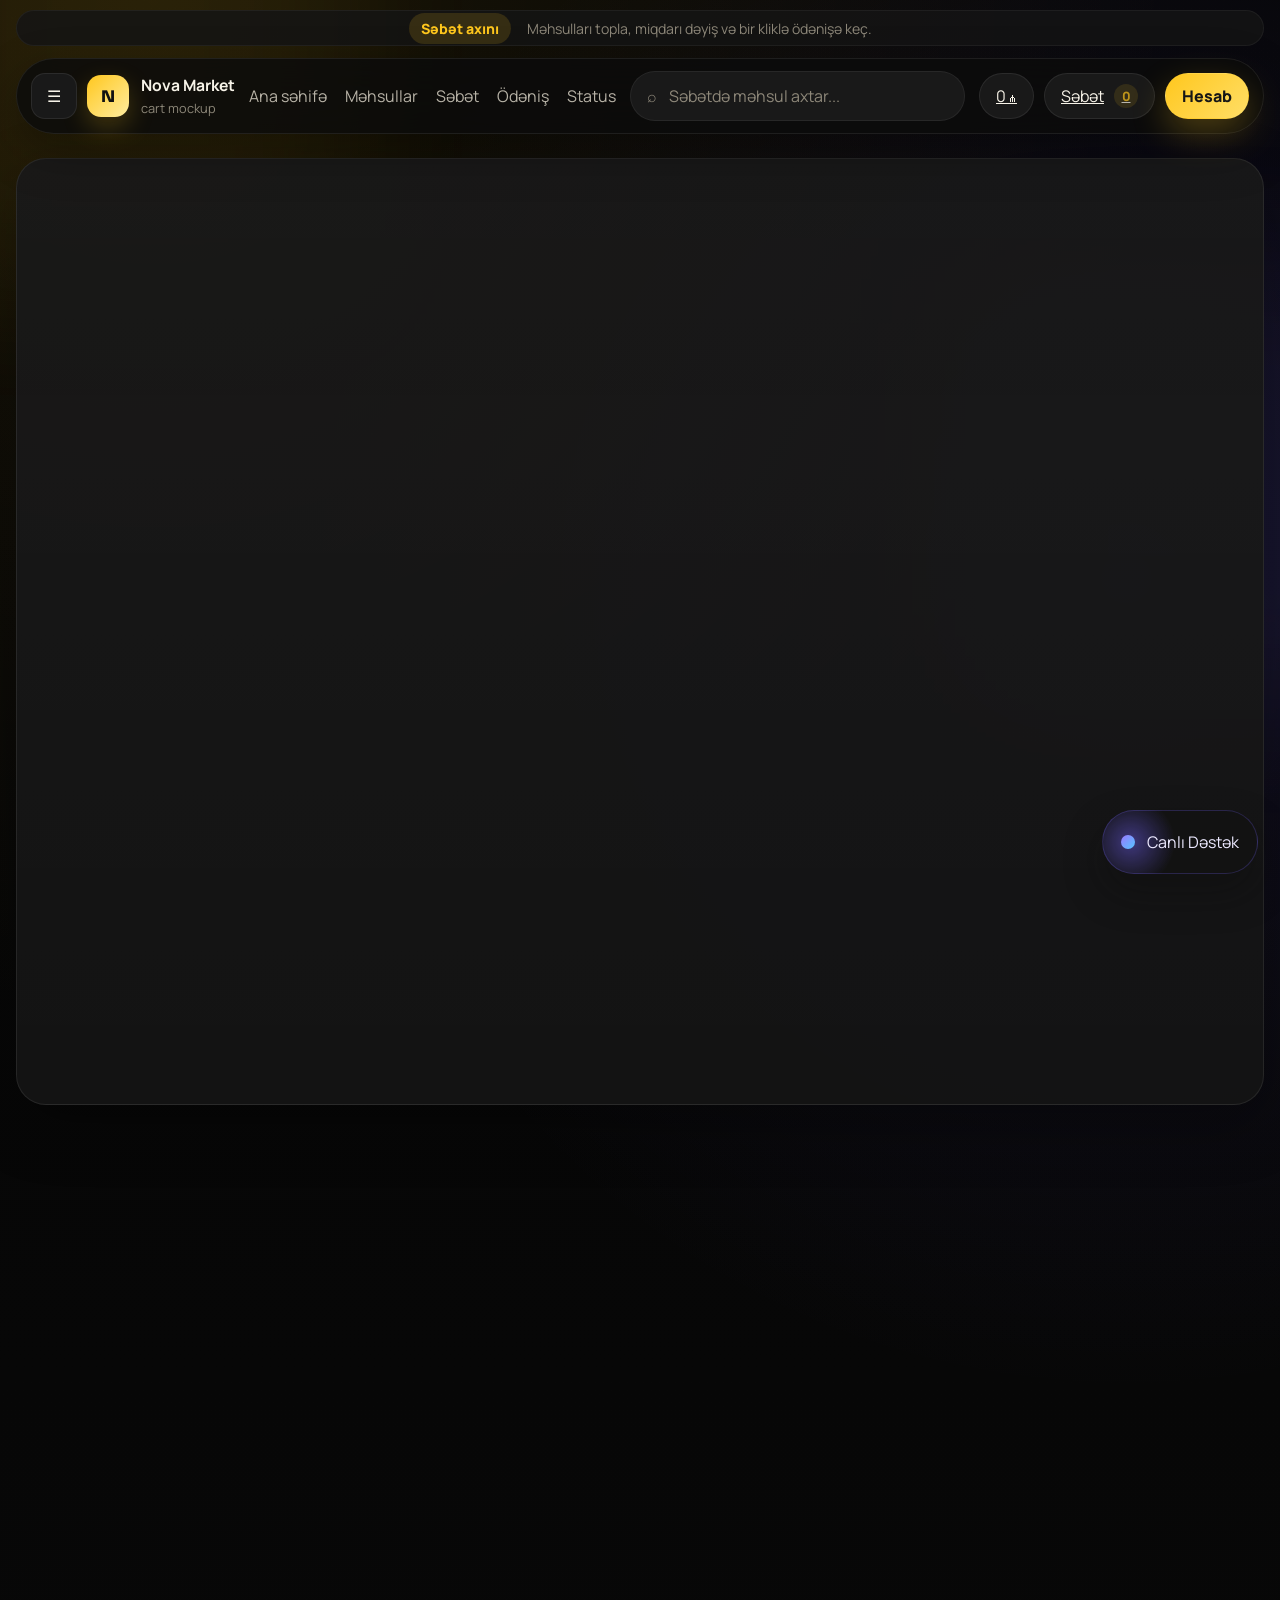
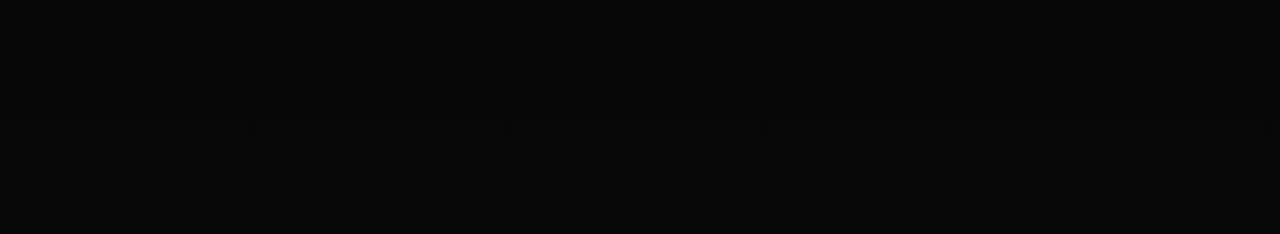
==== cart.html @ af991b3b "Add cart and payment flow pages" ====
<!DOCTYPE html>
<html lang="az">
  <head>
    <meta charset="UTF-8" />
    <meta name="viewport" content="width=device-width, initial-scale=1.0" />
    <meta name="description" content="Nova Market səbət səhifəsi mockup." />
    <title>Nova Market | Səbət</title>
    <link rel="preconnect" href="https://fonts.googleapis.com" />
    <link rel="preconnect" href="https://fonts.gstatic.com" crossorigin />
    <link
      href="https://fonts.googleapis.com/css2?family=Manrope:wght@500;600;700;800&family=Sora:wght@600;700;800&display=swap"
      rel="stylesheet"
    />
    <link rel="stylesheet" href="./styles.css" />
  </head>
  <body>
    <div class="page-glow glow-left" aria-hidden="true"></div>
    <div class="page-glow glow-right" aria-hidden="true"></div>
    <div class="page-noise" aria-hidden="true"></div>

    <div class="drawer-backdrop" data-drawer-close></div>
    <aside class="mobile-drawer" aria-hidden="true">
      <div class="drawer-top">
        <div class="brand">
          <span class="brand-box">N</span>
          <div>
            <strong>Nova Market</strong>
            <span>səbət axını</span>
          </div>
        </div>
        <button class="icon-button" type="button" data-drawer-close aria-label="Bağla">✕</button>
      </div>
      <label class="search-shell drawer-search">
        <span class="search-icon">⌕</span>
        <input type="search" placeholder="Məhsul axtar" />
      </label>
      <nav class="drawer-nav" aria-label="Mobil menyu">
        <a href="./index.html">Ana səhifə</a>
        <a href="./index.html#catalog">Məhsullar</a>
        <a href="./cart.html">Səbət</a>
        <a href="./payment.html">Ödəniş</a>
        <a href="./success.html">Status</a>
      </nav>
      <button class="support-prompt" type="button" data-ripple data-magnetic>
        <span class="support-orb"></span>
        Canlı dəstək
      </button>
    </aside>

    <div class="topbar">
      <div class="topbar-inner">
        <span class="topbar-pill">Səbət axını</span>
        <p>Məhsulları topla, miqdarı dəyiş və bir kliklə ödənişə keç.</p>
      </div>
    </div>

    <header class="site-header">
      <div class="header-row">
        <div class="header-left">
          <button class="icon-button menu-toggle" type="button" data-drawer-open aria-label="Menyu">
            ☰
          </button>
          <a class="brand" href="./index.html" aria-label="Nova Market ana səhifə">
            <span class="brand-box">N</span>
            <div>
              <strong>Nova Market</strong>
              <span>cart mockup</span>
            </div>
          </a>
        </div>

        <nav class="desktop-nav" aria-label="Əsas naviqasiya">
          <a href="./index.html">Ana səhifə</a>
          <a href="./index.html#catalog">Məhsullar</a>
          <a href="./cart.html">Səbət</a>
          <a href="./payment.html">Ödəniş</a>
          <a href="./success.html">Status</a>
        </nav>

        <label class="search-shell header-search">
          <span class="search-icon">⌕</span>
          <input type="search" placeholder="Səbətdə məhsul axtar..." />
        </label>

        <div class="header-actions">
          <a class="action-chip" href="./payment.html" data-ripple data-cart-total>0.00 ₼</a>
          <a class="action-chip cart-chip" href="./cart.html" data-ripple>
            Səbət
            <span class="count-badge" data-cart-count>0</span>
          </a>
          <button class="account-button" type="button" data-ripple data-magnetic>Hesab</button>
        </div>
      </div>
    </header>

    <main class="page-shell subpage-shell">
      <section class="section subpage-intro" data-reveal>
        <p class="eyebrow">Basket flow</p>
        <h1 class="subpage-title">Səbətdə olan məhsulları rahat idarə et.</h1>
        <p class="subpage-text">
          Burada istifadəçi məhsul sayını dəyişə, paketi silə və ödəniş səhifəsinə rahat keçə bilir.
        </p>
        <div class="subpage-pills">
          <span>Live total</span>
          <span>Qty controls</span>
          <span>Premium summary</span>
        </div>
      </section>

      <section class="section cart-layout">
        <article class="cart-panel glow-surface" data-reveal data-glow>
          <div class="panel-heading">
            <div>
              <p class="mini-kicker">Səbət</p>
              <h2>Məhsulların</h2>
            </div>
            <button class="secondary-button slim-button" type="button" id="clear-cart-button" data-ripple>
              Hamısını sil
            </button>
          </div>

          <div id="cart-empty-state" class="empty-state">
            <div class="empty-icon">◎</div>
            <h3>Səbət hazırda boşdur</h3>
            <p>Məhsul əlavə etdikdən sonra burada paketlər, miqdar və yekun qiymət görünəcək.</p>
            <a class="primary-button" href="./index.html#catalog" data-ripple data-magnetic>
              Məhsul seç
            </a>
          </div>

          <div id="cart-items" class="cart-items"></div>
        </article>

        <aside class="summary-panel glow-surface" data-reveal data-glow>
          <p class="mini-kicker">Summary</p>
          <h2>Yekun</h2>
          <div class="summary-rows">
            <div><span>Ara cəm</span><strong id="cart-subtotal">0.00 ₼</strong></div>
            <div><span>Xidmət haqqı</span><strong id="cart-service-fee">0.00 ₼</strong></div>
            <div><span>Endirim</span><strong id="cart-discount">0.00 ₼</strong></div>
          </div>
          <div class="summary-total">
            <span>Ümumi</span>
            <strong id="cart-total">0.00 ₼</strong>
          </div>

          <a class="buy-button full-width-button" href="./payment.html" data-ripple data-magnetic>
            Ödənişə keç
          </a>
          <a class="outline-button full-width-button" href="./index.html#catalog" data-ripple>
            Daha çox məhsul əlavə et
          </a>

          <div class="trust-list">
            <span>Ani cart update</span>
            <span>Təhlükəsiz mockup flow</span>
            <span>Mobilə uyğun görünüş</span>
          </div>
        </aside>
      </section>

      <section class="section quick-picks" data-reveal>
        <div class="section-bar section-bar-simple">
          <div class="section-title-pill">Tez əlavə et</div>
        </div>
        <div id="quick-picks-grid" class="quick-grid"></div>
      </section>
    </main>

    <footer class="site-footer">
      <div class="footer-grid">
        <div>
          <div class="brand">
            <span class="brand-box">N</span>
            <div>
              <strong>Nova Market</strong>
              <span>cart mockup</span>
            </div>
          </div>
          <p>Səbət görünüşü böyük store flow daxilində istifadə üçün hazırlanıb.</p>
        </div>
        <div>
          <h4>Flow</h4>
          <a href="./index.html">Ana səhifə</a>
          <a href="./payment.html">Ödəniş</a>
          <a href="./success.html">Status</a>
        </div>
      </div>
    </footer>

    <button class="floating-chat" type="button" data-ripple data-magnetic>
      <span class="support-orb"></span>
      <span>Canlı Dəstək</span>
    </button>

    <nav class="mobile-nav" aria-label="Mobil alt menyu">
      <a href="./index.html">Ana</a>
      <a href="./index.html#catalog">Məhsullar</a>
      <a href="./cart.html" class="active">Səbət</a>
      <a href="./payment.html">Ödəniş</a>
      <a href="./success.html">Status</a>
    </nav>

    <script type="module" src="./cart.js"></script>
  </body>
</html>
---- styles.css ----
:root {
  color-scheme: dark;
  --bg: #090909;
  --panel: rgba(18, 18, 18, 0.94);
  --panel-soft: rgba(28, 28, 28, 0.9);
  --line: rgba(255, 255, 255, 0.08);
  --text: #f7f3e8;
  --muted: #b7b2a6;
  --soft: #8d8779;
  --accent: #ffc71d;
  --accent-2: #ffde67;
  --accent-shadow: rgba(255, 199, 29, 0.26);
  --purple: #7565ff;
  --green: #46d39c;
  --container: min(1280px, calc(100vw - 32px));
  --ease: 280ms cubic-bezier(0.22, 0.8, 0.24, 1);
}

* {
  box-sizing: border-box;
}

html {
  scroll-behavior: smooth;
}

body {
  margin: 0;
  min-height: 100vh;
  font-family: "Manrope", sans-serif;
  color: var(--text);
  overflow-x: hidden;
  background:
    radial-gradient(circle at 12% 0%, rgba(255, 199, 29, 0.08), transparent 24%),
    radial-gradient(circle at 88% 14%, rgba(117, 101, 255, 0.11), transparent 22%),
    linear-gradient(180deg, #050505 0%, #0b0b0b 100%);
}

body.drawer-open {
  overflow: hidden;
}

body::before {
  content: "";
  position: fixed;
  inset: 0;
  background-image:
    linear-gradient(rgba(255, 255, 255, 0.018) 1px, transparent 1px),
    linear-gradient(90deg, rgba(255, 255, 255, 0.018) 1px, transparent 1px);
  background-size: 72px 72px;
  mask-image: linear-gradient(180deg, rgba(0, 0, 0, 0.24), transparent 85%);
  pointer-events: none;
  z-index: -2;
}

a,
button,
input,
textarea {
  font: inherit;
  -webkit-tap-highlight-color: transparent;
}

button {
  cursor: pointer;
}

input,
textarea {
  outline: none;
}

.page-glow,
.page-noise {
  position: fixed;
  pointer-events: none;
  z-index: -1;
}

.page-glow {
  width: 28rem;
  aspect-ratio: 1;
  filter: blur(72px);
  opacity: 0.42;
}

.glow-left {
  top: -10rem;
  left: -6rem;
  background: rgba(255, 199, 29, 0.18);
}

.glow-right {
  top: 16rem;
  right: -8rem;
  background: rgba(117, 101, 255, 0.18);
}

.page-noise {
  inset: 0;
  background-image:
    linear-gradient(rgba(255, 255, 255, 0.02), rgba(255, 255, 255, 0.02)),
    url("data:image/svg+xml,%3Csvg xmlns='http://www.w3.org/2000/svg' width='160' height='160' viewBox='0 0 160 160'%3E%3Cg fill='%23ffffff' fill-opacity='.035'%3E%3Ccircle cx='12' cy='18' r='1'/%3E%3Ccircle cx='52' cy='114' r='1'/%3E%3Ccircle cx='88' cy='42' r='1'/%3E%3Ccircle cx='136' cy='70' r='1'/%3E%3Ccircle cx='120' cy='136' r='1'/%3E%3C/g%3E%3C/svg%3E");
  mix-blend-mode: soft-light;
  opacity: 0.34;
}

.topbar,
.site-header,
.section,
.site-footer {
  width: var(--container);
  margin-inline: auto;
}

.topbar {
  padding-top: 10px;
}

.topbar-inner,
.header-row,
.search-shell,
.header-actions,
.category-track,
.banner-actions,
.signal-row,
.section-bar,
.section-filters,
.detail-actions,
.service-tags,
.review-head,
.footer-grid,
.drawer-top,
.drawer-nav,
.action-chip,
.support-prompt,
.floating-chat,
.mobile-nav {
  display: flex;
}

.topbar-inner {
  min-height: 36px;
  padding: 0 16px;
  align-items: center;
  justify-content: center;
  gap: 16px;
  border-radius: 999px;
  background: rgba(21, 21, 21, 0.84);
  border: 1px solid rgba(255, 255, 255, 0.05);
  color: var(--soft);
  font-size: 0.88rem;
}

.topbar-pill {
  padding: 6px 12px;
  border-radius: 999px;
  background: rgba(255, 199, 29, 0.14);
  color: var(--accent);
  font-weight: 800;
}

.topbar-inner p {
  margin: 0;
}

.site-header {
  position: sticky;
  top: 12px;
  z-index: 30;
  margin-top: 12px;
}

.header-row {
  align-items: center;
  gap: 14px;
  min-height: 74px;
  padding: 12px 14px;
  border-radius: 999px;
  border: 1px solid var(--line);
  background: rgba(12, 12, 12, 0.82);
  backdrop-filter: blur(20px);
  box-shadow: 0 18px 48px rgba(0, 0, 0, 0.28);
}

.header-left {
  display: flex;
  align-items: center;
  gap: 10px;
}

.brand {
  display: inline-flex;
  align-items: center;
  gap: 12px;
  color: var(--text);
  text-decoration: none;
}

.brand strong {
  display: block;
  font-size: 0.98rem;
}

.brand div span {
  color: var(--soft);
  font-size: 0.8rem;
}

.brand-box {
  width: 42px;
  height: 42px;
  display: grid;
  place-items: center;
  border-radius: 14px;
  background: linear-gradient(135deg, var(--accent), #ffed9f);
  color: #111;
  font-family: "Sora", sans-serif;
  font-weight: 800;
  box-shadow: 0 10px 26px rgba(255, 199, 29, 0.22);
}

.desktop-nav {
  display: flex;
  gap: 18px;
}

.desktop-nav a,
.drawer-nav a,
.site-footer a,
.mobile-nav a {
  color: var(--muted);
  text-decoration: none;
  transition: color var(--ease), transform var(--ease);
}

.desktop-nav a:hover,
.drawer-nav a:hover,
.site-footer a:hover,
.mobile-nav a:hover {
  color: var(--text);
}

.search-shell {
  flex: 1;
  align-items: center;
  gap: 10px;
  min-height: 50px;
  padding: 0 16px;
  border-radius: 999px;
  border: 1px solid rgba(255, 255, 255, 0.06);
  background: rgba(28, 28, 28, 0.92);
  transition: border-color var(--ease), box-shadow var(--ease);
}

.search-shell:focus-within {
  border-color: rgba(255, 199, 29, 0.36);
  box-shadow: 0 0 0 5px rgba(255, 199, 29, 0.08);
}

.search-shell input {
  width: 100%;
  border: 0;
  color: var(--text);
  background: transparent;
}

.search-shell input::placeholder,
.search-icon {
  color: var(--soft);
}

.header-actions {
  align-items: center;
  gap: 10px;
}

.action-chip,
.account-button,
.icon-button,
.category-pill,
.filter-chip,
.primary-button,
.secondary-button,
.outline-button,
.buy-button,
.support-button,
.support-prompt,
.mobile-nav a,
.product-card,
.option-pill {
  position: relative;
  overflow: hidden;
  isolation: isolate;
  will-change: transform;
  transition:
    transform var(--ease),
    background-color var(--ease),
    border-color var(--ease),
    box-shadow var(--ease),
    color var(--ease);
}

.action-chip,
.account-button,
.icon-button,
.category-pill,
.filter-chip,
.secondary-button,
.outline-button,
.support-button,
.mobile-nav a {
  border: 1px solid rgba(255, 255, 255, 0.08);
  background: rgba(28, 28, 28, 0.88);
  color: var(--text);
}

.action-chip,
.account-button {
  align-items: center;
  justify-content: center;
  min-height: 46px;
  padding: 0 16px;
  border-radius: 999px;
}

.icon-button {
  width: 46px;
  height: 46px;
  display: grid;
  place-items: center;
  border-radius: 14px;
}

.account-button,
.buy-button,
.primary-button {
  background: linear-gradient(135deg, var(--accent), var(--accent-2));
  color: #161616;
  font-weight: 800;
  border-color: transparent;
  box-shadow: 0 14px 34px var(--accent-shadow);
}

.action-chip:hover,
.secondary-button:hover,
.outline-button:hover,
.support-button:hover,
.category-pill:hover,
.filter-chip:hover,
.icon-button:hover {
  background: rgba(36, 36, 36, 0.95);
  border-color: rgba(255, 255, 255, 0.14);
}

.account-button:hover,
.buy-button:hover,
.primary-button:hover {
  box-shadow: 0 18px 40px rgba(255, 199, 29, 0.3);
}

.action-chip:active,
.account-button:active,
.icon-button:active,
.category-pill:active,
.filter-chip:active,
.primary-button:active,
.secondary-button:active,
.outline-button:active,
.buy-button:active,
.support-button:active,
.product-card:active,
.support-prompt:active,
.mobile-nav a:active {
  transform: scale(0.97);
}

.page-shell {
  padding: 24px 0 120px;
}

.section {
  content-visibility: auto;
}

.category-strip {
  margin-bottom: 18px;
}

.category-track {
  gap: 10px;
  overflow-x: auto;
  padding: 4px 2px 10px;
  scrollbar-width: none;
}

.category-track::-webkit-scrollbar,
.section-filters::-webkit-scrollbar {
  display: none;
}

.category-pill {
  flex: 0 0 auto;
  align-items: center;
  gap: 10px;
  min-height: 50px;
  padding: 0 18px;
  border-radius: 999px;
}

.category-pill.active,
.filter-chip.active {
  background: rgba(255, 199, 29, 0.14);
  border-color: rgba(255, 199, 29, 0.26);
  color: var(--accent);
}

.dot {
  width: 10px;
  height: 10px;
  border-radius: 50%;
}

.dot-hot { background: var(--accent); }
.dot-ai { background: #4cd9c5; }
.dot-media { background: #ff5656; }
.dot-social { background: #ff4fd8; }
.dot-fast { background: #46d39c; }

.hero-grid,
.detail-layout,
.service-layout,
.reviews-layout {
  display: grid;
  gap: 18px;
}

.hero-grid {
  grid-template-columns: minmax(0, 1.5fr) minmax(280px, 0.75fr);
}

.campaign-banner,
.info-card,
.support-card,
.detail-card,
.mini-panel,
.service-panel,
.review-card,
.review-form,
.footer-grid {
  border: 1px solid var(--line);
  background:
    linear-gradient(180deg, rgba(255, 255, 255, 0.035), rgba(255, 255, 255, 0.01)),
    var(--panel);
  box-shadow: 0 20px 60px rgba(0, 0, 0, 0.28);
}

.glow-surface,
.product-card {
  position: relative;
}

.glow-surface::before,
.product-card::before {
  content: "";
  position: absolute;
  inset: 0;
  border-radius: inherit;
  background: radial-gradient(circle at var(--glow-x, 50%) var(--glow-y, 50%), rgba(255, 199, 29, 0.16), transparent 34%);
  opacity: 0;
  transition: opacity var(--ease);
  pointer-events: none;
}

.glow-surface.is-glow::before,
.product-card.is-glow::before,
.glow-surface:hover::before,
.product-card:hover::before {
  opacity: 1;
}

.campaign-banner {
  min-height: 430px;
  padding: clamp(28px, 4vw, 42px);
  border-radius: 32px;
  display: grid;
  grid-template-columns: minmax(0, 1.05fr) minmax(240px, 0.7fr);
  gap: 20px;
  overflow: hidden;
}

.campaign-banner::after {
  content: "";
  position: absolute;
  inset: auto auto -40px -20px;
  width: 58%;
  height: 42%;
  background: radial-gradient(circle, rgba(255, 199, 29, 0.22), transparent 60%);
  filter: blur(20px);
  pointer-events: none;
}

.eyebrow,
.mini-kicker,
.panel-label,
.status-chip {
  letter-spacing: 0.12em;
  text-transform: uppercase;
  font-size: 0.75rem;
  font-weight: 800;
}

.eyebrow,
.mini-kicker,
.panel-label {
  color: var(--accent);
}

.campaign-banner h1,
.info-card h2,
.service-panel h2,
.detail-card h2 {
  margin: 0;
  font-family: "Sora", sans-serif;
  line-height: 1.02;
  letter-spacing: -0.04em;
}

.campaign-banner h1 {
  max-width: 11ch;
  font-size: clamp(2.4rem, 5vw, 4.7rem);
}

.banner-text,
.info-card p,
.support-card p,
.detail-description,
.service-panel p,
.review-card p,
.review-form p,
.site-footer p {
  color: var(--muted);
  line-height: 1.7;
}

.banner-text {
  max-width: 55ch;
  margin: 18px 0 0;
}

.banner-actions,
.signal-row,
.service-tags,
.detail-actions {
  gap: 12px;
  flex-wrap: wrap;
}

.banner-actions {
  margin-top: 26px;
}

.signal-row {
  margin-top: 22px;
}

.signal-row span,
.service-tags span {
  padding: 10px 14px;
  border-radius: 999px;
  background: rgba(255, 255, 255, 0.05);
  border: 1px solid rgba(255, 255, 255, 0.05);
  color: var(--muted);
}

.primary-button,
.secondary-button,
.outline-button,
.buy-button,
.support-button,
.support-prompt {
  display: inline-flex;
  align-items: center;
  justify-content: center;
  min-height: 56px;
  padding: 0 22px;
  border-radius: 999px;
  text-decoration: none;
}

.outline-button,
.support-button {
  background: transparent;
}

.banner-stack {
  position: relative;
  min-height: 320px;
}

.floating-panel {
  position: absolute;
  padding: 18px;
  border-radius: 24px;
  border: 1px solid rgba(255, 255, 255, 0.08);
  background:
    linear-gradient(180deg, rgba(255, 255, 255, 0.06), rgba(255, 255, 255, 0.02)),
    rgba(28, 28, 28, 0.88);
  backdrop-filter: blur(18px);
  box-shadow: 0 16px 38px rgba(0, 0, 0, 0.22);
}

.floating-panel strong,
.product-meta h3,
.mini-panel h3,
.review-form h3,
.site-footer h4 {
  display: block;
  margin: 0;
}

.floating-panel strong {
  margin-top: 8px;
  font-size: 1.1rem;
}

.floating-panel em {
  display: block;
  margin-top: 6px;
  color: var(--soft);
  font-style: normal;
}

.panel-wide {
  top: 5%;
  left: 0;
  width: 78%;
  animation: drift 6s ease-in-out infinite;
}

.panel-tall {
  top: 34%;
  right: 0;
  width: 64%;
  min-height: 180px;
  animation: drift 7s ease-in-out infinite reverse;
}

.panel-square {
  bottom: 3%;
  left: 12%;
  width: 52%;
  animation: drift 5.2s ease-in-out infinite;
}

.hero-side,
.detail-side {
  display: grid;
  gap: 18px;
}

.info-card,
.support-card,
.mini-panel,
.service-panel,
.review-card,
.review-form {
  padding: 24px;
  border-radius: 28px;
}

.support-badge {
  width: fit-content;
  display: inline-flex;
  align-items: center;
  gap: 10px;
  padding: 10px 14px;
  border-radius: 999px;
  background: rgba(117, 101, 255, 0.12);
  color: #d8d2ff;
}

.support-orb {
  width: 14px;
  height: 14px;
  border-radius: 50%;
  background: linear-gradient(135deg, #9b79ff, #55c5ff);
  box-shadow: 0 0 0 0 rgba(117, 101, 255, 0.5);
  animation: pulse 1.9s infinite;
}

.catalog,
.detail-layout,
.service-layout,
.reviews {
  margin-top: 22px;
}

.section-bar {
  align-items: center;
  justify-content: space-between;
  gap: 16px;
  margin-bottom: 16px;
}

.section-title-pill {
  min-height: 52px;
  padding: 0 18px;
  display: inline-flex;
  align-items: center;
  border-radius: 18px;
  background: linear-gradient(135deg, var(--accent), var(--accent-2));
  color: #161616;
  font-weight: 800;
}

.section-filters {
  gap: 10px;
  flex-wrap: wrap;
}

.filter-chip {
  min-height: 44px;
  padding: 0 14px;
  border-radius: 999px;
}

.product-grid {
  display: grid;
  grid-template-columns: repeat(4, minmax(0, 1fr));
  gap: 16px;
}

.product-card {
  padding: 10px;
  border: 1px solid var(--line);
  border-radius: 24px;
  background:
    linear-gradient(180deg, rgba(255, 255, 255, 0.05), rgba(255, 255, 255, 0.015)),
    var(--panel);
  text-align: left;
  color: inherit;
  box-shadow: 0 16px 40px rgba(0, 0, 0, 0.18);
}

.product-card:hover,
.product-card.active {
  transform: translateY(-6px);
  border-color: rgba(255, 199, 29, 0.22);
  box-shadow: 0 22px 46px rgba(0, 0, 0, 0.24);
}

.product-art,
.detail-art,
.mini-art {
  display: grid;
  place-items: center;
  color: #fff;
  font-family: "Sora", sans-serif;
  font-weight: 800;
}

.product-art {
  height: 180px;
  border-radius: 18px;
  font-size: clamp(2rem, 4vw, 3rem);
}

.product-meta {
  padding: 16px 8px 8px;
}

.product-meta p {
  margin: 8px 0 0;
  color: var(--soft);
  line-height: 1.55;
  font-size: 0.92rem;
}

.price-line {
  margin-top: 14px;
  display: flex;
  align-items: center;
  justify-content: space-between;
}

.price-line strong {
  font-size: 1.12rem;
}

.price-line span {
  color: var(--accent);
  font-weight: 700;
}

.art-chatgpt { background: linear-gradient(135deg, #1db7a6, #6ce0d5); }
.art-youtube { background: linear-gradient(135deg, #ff1717, #ff5959); }
.art-capcut { background: linear-gradient(135deg, #101010, #333333); }
.art-canva { background: linear-gradient(135deg, #5f6dff, #8bc9ff); }
.art-netflix { background: linear-gradient(135deg, #181818, #511616); }
.art-instagram { background: linear-gradient(135deg, #5a52ff, #ff5bd7); }
.art-account { background: linear-gradient(135deg, #232323, #454545); }
.art-spotify { background: linear-gradient(135deg, #1bd760, #6cff8d); color: #112415; }

.detail-layout {
  grid-template-columns: minmax(0, 1.1fr) minmax(300px, 0.65fr);
}

.detail-card {
  padding: 28px;
  border-radius: 30px;
}

.detail-head {
  display: grid;
  grid-template-columns: minmax(0, 1fr) 220px;
  gap: 18px;
  align-items: start;
}

.detail-art {
  min-height: 220px;
  border-radius: 24px;
  font-size: 3rem;
}

.status-chip {
  display: inline-flex;
  align-items: center;
  min-height: 32px;
  padding: 0 12px;
  border-radius: 999px;
  background: rgba(70, 211, 156, 0.14);
  color: var(--green);
}

.detail-card h2 {
  margin-top: 14px;
  font-size: clamp(1.8rem, 3vw, 3rem);
}

.detail-card p {
  margin: 10px 0 0;
}

.detail-body {
  display: grid;
  gap: 18px;
  margin-top: 22px;
}

.detail-price-box {
  display: flex;
  align-items: end;
  gap: 12px;
  flex-wrap: wrap;
}

.detail-price-box strong {
  font-size: clamp(2rem, 3vw, 3rem);
  line-height: 1;
}

.old-price {
  color: var(--soft);
  text-decoration: line-through;
}

.detail-price-box small,
.mini-product small {
  color: var(--accent);
  font-weight: 800;
}

.option-list {
  display: grid;
  gap: 10px;
}

.option-pill {
  min-height: 58px;
  padding: 0 18px;
  border-radius: 18px;
  border: 1px solid var(--line);
  background: rgba(30, 30, 30, 0.84);
  display: flex;
  align-items: center;
  justify-content: space-between;
  color: var(--text);
  text-align: left;
}

.option-pill.active {
  border-color: rgba(255, 199, 29, 0.28);
  background: rgba(255, 199, 29, 0.08);
}

.option-pill span:last-child {
  color: var(--accent);
  font-weight: 800;
}

.detail-actions > * {
  flex: 1;
}

.advantage-list {
  margin: 18px 0 0;
  padding-left: 18px;
  color: var(--muted);
  line-height: 1.8;
}

.mini-grid {
  margin-top: 18px;
  display: grid;
  grid-template-columns: repeat(2, minmax(0, 1fr));
  gap: 12px;
}

.mini-product {
  padding: 12px;
  border-radius: 20px;
  background: rgba(255, 255, 255, 0.04);
  border: 1px solid rgba(255, 255, 255, 0.06);
}

.mini-art {
  height: 74px;
  border-radius: 16px;
  font-size: 1.25rem;
  margin-bottom: 10px;
}

.mini-product strong,
.mini-product small {
  display: block;
}

.service-layout {
  grid-template-columns: repeat(2, minmax(0, 1fr));
}

.service-panel h2 {
  font-size: clamp(1.8rem, 3vw, 2.6rem);
  max-width: 14ch;
}

.section-bar-simple {
  justify-content: flex-start;
}

.reviews-layout {
  grid-template-columns: minmax(0, 1.1fr) minmax(320px, 0.7fr);
}

.review-cards {
  display: grid;
  grid-template-columns: repeat(3, minmax(0, 1fr));
  gap: 16px;
}

.review-head {
  align-items: center;
  justify-content: space-between;
  gap: 10px;
}

.review-head span {
  color: var(--accent);
}

.review-form label {
  display: grid;
  gap: 10px;
  margin-top: 18px;
}

.review-form textarea {
  width: 100%;
  padding: 16px;
  border-radius: 18px;
  border: 1px solid var(--line);
  background: rgba(32, 32, 32, 0.92);
  color: var(--text);
  resize: vertical;
}

.site-footer {
  padding: 28px 0 120px;
}

.footer-grid {
  align-items: start;
  justify-content: space-between;
  gap: 24px;
  padding: 28px;
  border-radius: 30px;
}

.footer-grid > div {
  display: grid;
  gap: 10px;
}

.floating-chat {
  position: fixed;
  right: 22px;
  bottom: 26px;
  z-index: 40;
  gap: 12px;
  align-items: center;
  min-height: 64px;
  padding: 0 18px;
  border-radius: 999px;
  border: 1px solid rgba(117, 101, 255, 0.24);
  background:
    radial-gradient(circle at 18% 50%, rgba(117, 101, 255, 0.45), transparent 34%),
    rgba(18, 18, 18, 0.9);
  color: #ece9ff;
  box-shadow: 0 18px 38px rgba(11, 11, 11, 0.34);
}

.mobile-nav {
  position: fixed;
  left: 50%;
  bottom: 18px;
  z-index: 35;
  display: none;
  width: min(calc(100vw - 20px), 540px);
  transform: translateX(-50%);
  align-items: center;
  justify-content: space-between;
  gap: 10px;
  padding: 10px 12px;
  border-radius: 999px;
  border: 1px solid var(--line);
  background: rgba(12, 12, 12, 0.9);
  backdrop-filter: blur(18px);
  box-shadow: 0 16px 36px rgba(0, 0, 0, 0.28);
}

.mobile-nav a {
  flex: 1;
  align-items: center;
  justify-content: center;
  min-height: 48px;
  display: inline-flex;
  border-radius: 999px;
}

.mobile-nav a.active {
  background: rgba(255, 199, 29, 0.14);
  color: var(--accent);
}

.mobile-drawer,
.drawer-backdrop {
  position: fixed;
  inset: 0;
  opacity: 0;
  pointer-events: none;
  transition: opacity var(--ease);
}

.drawer-backdrop {
  z-index: 45;
  background: rgba(0, 0, 0, 0.54);
  backdrop-filter: blur(10px);
}

.mobile-drawer {
  top: auto;
  left: 10px;
  right: 10px;
  bottom: 10px;
  z-index: 46;
  inset: auto 10px 10px 10px;
  padding: 18px;
  border-radius: 28px;
  border: 1px solid var(--line);
  background: rgba(14, 14, 14, 0.96);
  transform: translateY(30px) scale(0.98);
  transition: transform var(--ease), opacity var(--ease);
}

.mobile-drawer.is-open,
.drawer-backdrop.is-open {
  opacity: 1;
  pointer-events: auto;
}

.mobile-drawer.is-open {
  transform: translateY(0) scale(1);
}

.drawer-top {
  align-items: center;
  justify-content: space-between;
}

.drawer-search {
  margin-top: 18px;
}

.drawer-nav {
  margin-top: 22px;
  flex-direction: column;
  gap: 18px;
}

.support-prompt {
  gap: 12px;
  width: 100%;
  margin-top: 26px;
  justify-content: center;
  border: 1px solid rgba(117, 101, 255, 0.24);
  background: rgba(117, 101, 255, 0.1);
  color: #ece9ff;
}

.cart-chip {
  gap: 10px;
}

.count-badge {
  min-width: 24px;
  height: 24px;
  padding: 0 7px;
  display: inline-flex;
  align-items: center;
  justify-content: center;
  border-radius: 999px;
  background: rgba(255, 199, 29, 0.16);
  color: var(--accent);
  font-size: 0.8rem;
  font-weight: 800;
}

.count-badge.is-empty {
  opacity: 0.72;
}

.subpage-shell {
  display: grid;
  gap: 22px;
}

.subpage-intro,
.success-card,
.cart-panel,
.summary-panel,
.payment-form {
  border: 1px solid var(--line);
  background:
    linear-gradient(180deg, rgba(255, 255, 255, 0.035), rgba(255, 255, 255, 0.01)),
    var(--panel);
  box-shadow: 0 20px 60px rgba(0, 0, 0, 0.28);
}

.subpage-intro,
.success-card {
  padding: 32px;
  border-radius: 30px;
}

.subpage-title {
  margin: 0;
  font-family: "Sora", sans-serif;
  font-size: clamp(2.2rem, 4vw, 4rem);
  line-height: 1.02;
  letter-spacing: -0.04em;
}

.subpage-text {
  margin: 16px 0 0;
  max-width: 68ch;
  color: var(--muted);
  line-height: 1.7;
}

.subpage-pills,
.trust-list,
.success-chip-list,
.activation-pills {
  display: flex;
  gap: 10px;
  flex-wrap: wrap;
}

.subpage-pills {
  margin-top: 20px;
}

.subpage-pills span,
.trust-list span,
.success-chip-list span,
.activation-pills span {
  padding: 10px 14px;
  border-radius: 999px;
  background: rgba(255, 255, 255, 0.05);
  border: 1px solid rgba(255, 255, 255, 0.05);
  color: var(--muted);
}

.cart-layout,
.payment-layout,
.success-layout {
  display: grid;
  gap: 18px;
}

.cart-layout,
.payment-layout,
.success-layout {
  grid-template-columns: minmax(0, 1.08fr) minmax(320px, 0.72fr);
}

.cart-panel,
.summary-panel,
.payment-form {
  padding: 28px;
  border-radius: 30px;
}

.panel-heading,
.method-heading {
  display: flex;
  align-items: center;
  justify-content: space-between;
  gap: 16px;
}

.panel-heading h2,
.summary-panel h2,
.payment-form h2 {
  margin: 6px 0 0;
  font-family: "Sora", sans-serif;
  font-size: clamp(1.7rem, 3vw, 2.6rem);
  line-height: 1.06;
  letter-spacing: -0.04em;
}

.slim-button {
  min-height: 44px;
  padding-inline: 16px;
}

.empty-state,
.empty-inline-state {
  display: grid;
  gap: 14px;
  justify-items: start;
  padding: 24px 0 6px;
}

.empty-state[hidden] {
  display: none;
}

.empty-state h3,
.empty-inline-state strong {
  margin: 0;
  font-size: 1.2rem;
}

.empty-state p,
.empty-inline-state p {
  margin: 0;
  color: var(--muted);
  line-height: 1.7;
}

.empty-icon,
.success-icon {
  width: 72px;
  height: 72px;
  display: grid;
  place-items: center;
  border-radius: 24px;
  background: rgba(255, 199, 29, 0.14);
  color: var(--accent);
  font-size: 2rem;
  font-weight: 800;
}

.cart-items,
.payment-items {
  display: grid;
  gap: 14px;
}

.cart-item-row,
.payment-line {
  display: grid;
  gap: 14px;
  padding: 16px;
  border-radius: 24px;
  border: 1px solid rgba(255, 255, 255, 0.06);
  background: rgba(255, 255, 255, 0.03);
}

.cart-item-row {
  grid-template-columns: 92px minmax(0, 1fr) auto auto;
  align-items: center;
}

.cart-item-art,
.quick-card-art {
  height: 88px;
  border-radius: 18px;
  display: grid;
  place-items: center;
  color: #fff;
  font-family: "Sora", sans-serif;
  font-size: 1.6rem;
  font-weight: 800;
}

.cart-item-copy strong,
.quick-card-copy strong,
.payment-line-copy strong {
  display: block;
}

.cart-item-copy p,
.payment-line-copy span,
.quick-card-copy span,
.method-card span,
.line-link,
.method-note {
  color: var(--muted);
}

.cart-item-copy p {
  margin: 6px 0 2px;
}

.cart-item-copy small {
  color: var(--soft);
}

.qty-stepper {
  display: inline-flex;
  align-items: center;
  gap: 10px;
  padding: 8px 10px;
  border-radius: 999px;
  border: 1px solid rgba(255, 255, 255, 0.08);
  background: rgba(255, 255, 255, 0.04);
}

.qty-button,
.line-link {
  border: 0;
  background: transparent;
  color: var(--text);
}

.qty-button {
  width: 28px;
  height: 28px;
  border-radius: 50%;
  background: rgba(255, 255, 255, 0.06);
}

.cart-line-price {
  display: grid;
  justify-items: end;
  gap: 8px;
}

.line-link {
  padding: 0;
  cursor: pointer;
}

.danger-link {
  color: #ff7c7c;
}

.summary-panel {
  display: grid;
  align-content: start;
  gap: 18px;
}

.summary-rows {
  display: grid;
  gap: 12px;
}

.summary-rows div,
.summary-total {
  display: flex;
  align-items: center;
  justify-content: space-between;
  gap: 12px;
}

.summary-rows span {
  color: var(--muted);
}

.summary-total {
  padding-top: 16px;
  border-top: 1px solid rgba(255, 255, 255, 0.08);
  font-size: 1.1rem;
}

.summary-total strong {
  font-size: clamp(1.8rem, 3vw, 2.4rem);
  line-height: 1;
}

.full-width-button {
  width: 100%;
}

.trust-list {
  padding-top: 8px;
}

.quick-grid {
  display: grid;
  grid-template-columns: repeat(4, minmax(0, 1fr));
  gap: 16px;
}

.quick-card {
  padding: 14px;
  border-radius: 24px;
  border: 1px solid var(--line);
  background:
    linear-gradient(180deg, rgba(255, 255, 255, 0.04), rgba(255, 255, 255, 0.01)),
    var(--panel);
}

.quick-card-copy {
  margin-top: 14px;
}

.quick-card-row {
  margin-top: 16px;
  display: flex;
  align-items: center;
  justify-content: space-between;
  gap: 12px;
}

.payment-form {
  display: grid;
  gap: 22px;
}

.form-grid {
  display: grid;
  grid-template-columns: repeat(2, minmax(0, 1fr));
  gap: 14px;
}

.form-grid label {
  display: grid;
  gap: 10px;
}

.form-grid label span {
  color: var(--muted);
}

.form-grid input {
  width: 100%;
  min-height: 56px;
  padding: 0 16px;
  border-radius: 18px;
  border: 1px solid rgba(255, 255, 255, 0.08);
  background: rgba(32, 32, 32, 0.92);
  color: var(--text);
}

.full-field {
  grid-column: 1 / -1;
}

.method-block {
  display: grid;
  gap: 14px;
}

.method-note {
  font-size: 0.92rem;
}

.method-grid {
  display: grid;
  grid-template-columns: repeat(3, minmax(0, 1fr));
  gap: 12px;
}

.method-card {
  padding: 16px;
  display: grid;
  gap: 8px;
  text-align: left;
  border-radius: 20px;
  border: 1px solid rgba(255, 255, 255, 0.08);
  background: rgba(255, 255, 255, 0.04);
  color: var(--text);
}

.method-card.active {
  border-color: rgba(255, 199, 29, 0.26);
  background: rgba(255, 199, 29, 0.08);
}

.payment-line {
  grid-template-columns: minmax(0, 1fr) auto;
  align-items: center;
}

.payment-line-copy span {
  display: block;
  margin-top: 6px;
}

.success-card {
  display: grid;
  gap: 18px;
}

.success-layout .summary-panel {
  min-height: 100%;
}

.success-meta {
  display: grid;
  gap: 12px;
}

.success-actions {
  display: flex;
  flex-wrap: wrap;
  gap: 12px;
}

.site-header-static {
  position: relative;
}

.toast-stack {
  position: fixed;
  right: 18px;
  top: 88px;
  z-index: 60;
  display: grid;
  gap: 10px;
}

.toast-item {
  min-width: 220px;
  max-width: 320px;
  padding: 14px 16px;
  border-radius: 18px;
  border: 1px solid rgba(255, 199, 29, 0.18);
  background: rgba(18, 18, 18, 0.94);
  color: var(--text);
  box-shadow: 0 18px 36px rgba(0, 0, 0, 0.26);
  opacity: 0;
  transform: translateY(-8px);
  transition: opacity var(--ease), transform var(--ease);
}

.toast-item.is-visible {
  opacity: 1;
  transform: translateY(0);
}

[data-reveal] {
  opacity: 0;
  transform: translateY(30px);
  transition: opacity 720ms cubic-bezier(0.18, 0.92, 0.24, 1), transform 720ms cubic-bezier(0.18, 0.92, 0.24, 1);
}

[data-reveal].is-visible {
  opacity: 1;
  transform: translateY(0);
}

.ripple {
  position: absolute;
  width: 18px;
  height: 18px;
  border-radius: 50%;
  background: rgba(255, 255, 255, 0.24);
  transform: translate(-50%, -50%) scale(0);
  pointer-events: none;
  animation: ripple 640ms ease-out forwards;
}

@keyframes ripple {
  to {
    opacity: 0;
    transform: translate(-50%, -50%) scale(14);
  }
}

@keyframes pulse {
  0% { box-shadow: 0 0 0 0 rgba(117, 101, 255, 0.52); }
  70% { box-shadow: 0 0 0 18px rgba(117, 101, 255, 0); }
  100% { box-shadow: 0 0 0 0 rgba(117, 101, 255, 0); }
}

@keyframes drift {
  0%, 100% { transform: translate3d(0, 0, 0); }
  50% { transform: translate3d(0, -14px, 0); }
}

@media (max-width: 1160px) {
  .desktop-nav { display: none; }
  .product-grid { grid-template-columns: repeat(3, minmax(0, 1fr)); }
  .quick-grid { grid-template-columns: repeat(2, minmax(0, 1fr)); }
  .reviews-layout,
  .detail-layout,
  .cart-layout,
  .payment-layout,
  .success-layout,
  .hero-grid,
  .service-layout { grid-template-columns: 1fr; }
  .review-cards { grid-template-columns: repeat(2, minmax(0, 1fr)); }
}

@media (max-width: 860px) {
  .topbar-inner p { display: none; }
  .header-row { flex-wrap: wrap; border-radius: 26px; }
  .header-search { order: 4; width: 100%; }
  .header-actions { margin-left: auto; }
  .campaign-banner { grid-template-columns: 1fr; min-height: auto; }
  .banner-stack { min-height: 250px; }
  .detail-head { grid-template-columns: 1fr; }
  .method-grid { grid-template-columns: 1fr; }
  .cart-item-row { grid-template-columns: 84px minmax(0, 1fr); }
  .cart-line-price,
  .qty-stepper { justify-self: start; }
}

@media (max-width: 640px) {
  :root { --container: min(100vw - 14px, 100%); }
  .page-shell { padding-bottom: 150px; }
  .topbar,
  .site-header,
  .section,
  .site-footer { width: calc(100vw - 14px); }
  .site-header { top: 8px; }
  .header-row { min-height: auto; padding: 10px; }
  .brand div span,
  .header-actions .action-chip:first-child,
  .header-actions .action-chip:nth-child(2) { display: none; }
  .campaign-banner,
  .info-card,
  .support-card,
  .detail-card,
  .mini-panel,
  .service-panel,
  .review-card,
  .review-form,
  .footer-grid { border-radius: 24px; }
  .campaign-banner h1 { max-width: 12ch; font-size: clamp(2rem, 10vw, 3.1rem); }
  .product-grid,
  .quick-grid,
  .review-cards { grid-template-columns: repeat(2, minmax(0, 1fr)); }
  .product-art { height: 142px; font-size: 2rem; }
  .section-bar { flex-direction: column; align-items: stretch; }
  .section-filters {
    width: 100%;
    overflow-x: auto;
    flex-wrap: nowrap;
    padding-bottom: 4px;
    scrollbar-width: none;
  }
  .detail-actions { flex-direction: column; }
  .form-grid { grid-template-columns: 1fr; }
  .panel-heading,
  .method-heading { flex-direction: column; align-items: stretch; }
  .success-actions { flex-direction: column; }
  .floating-chat { right: 12px; bottom: 94px; }
  .mobile-nav { display: flex; }
  .site-footer { padding-bottom: 110px; }
  .toast-stack { right: 10px; left: 10px; top: 78px; }
  .toast-item { min-width: 0; max-width: none; }
}

@media (max-width: 440px) {
  .product-grid { gap: 12px; }
  .product-card { border-radius: 20px; }
  .product-meta { padding: 14px 4px 6px; }
  .product-meta h3 { font-size: 0.98rem; }
  .product-meta p { font-size: 0.84rem; }
  .quick-grid,
  .review-cards { grid-template-columns: 1fr; }
  .cart-item-row,
  .payment-line { grid-template-columns: 1fr; }
  .cart-item-art { width: 100%; }
}

@media (prefers-reduced-motion: reduce) {
  html { scroll-behavior: auto; }
  *,
  *::before,
  *::after {
    animation-duration: 0.01ms !important;
    animation-iteration-count: 1 !important;
    transition-duration: 0.01ms !important;
  }
  [data-reveal] {
    opacity: 1;
    transform: none;
  }
}
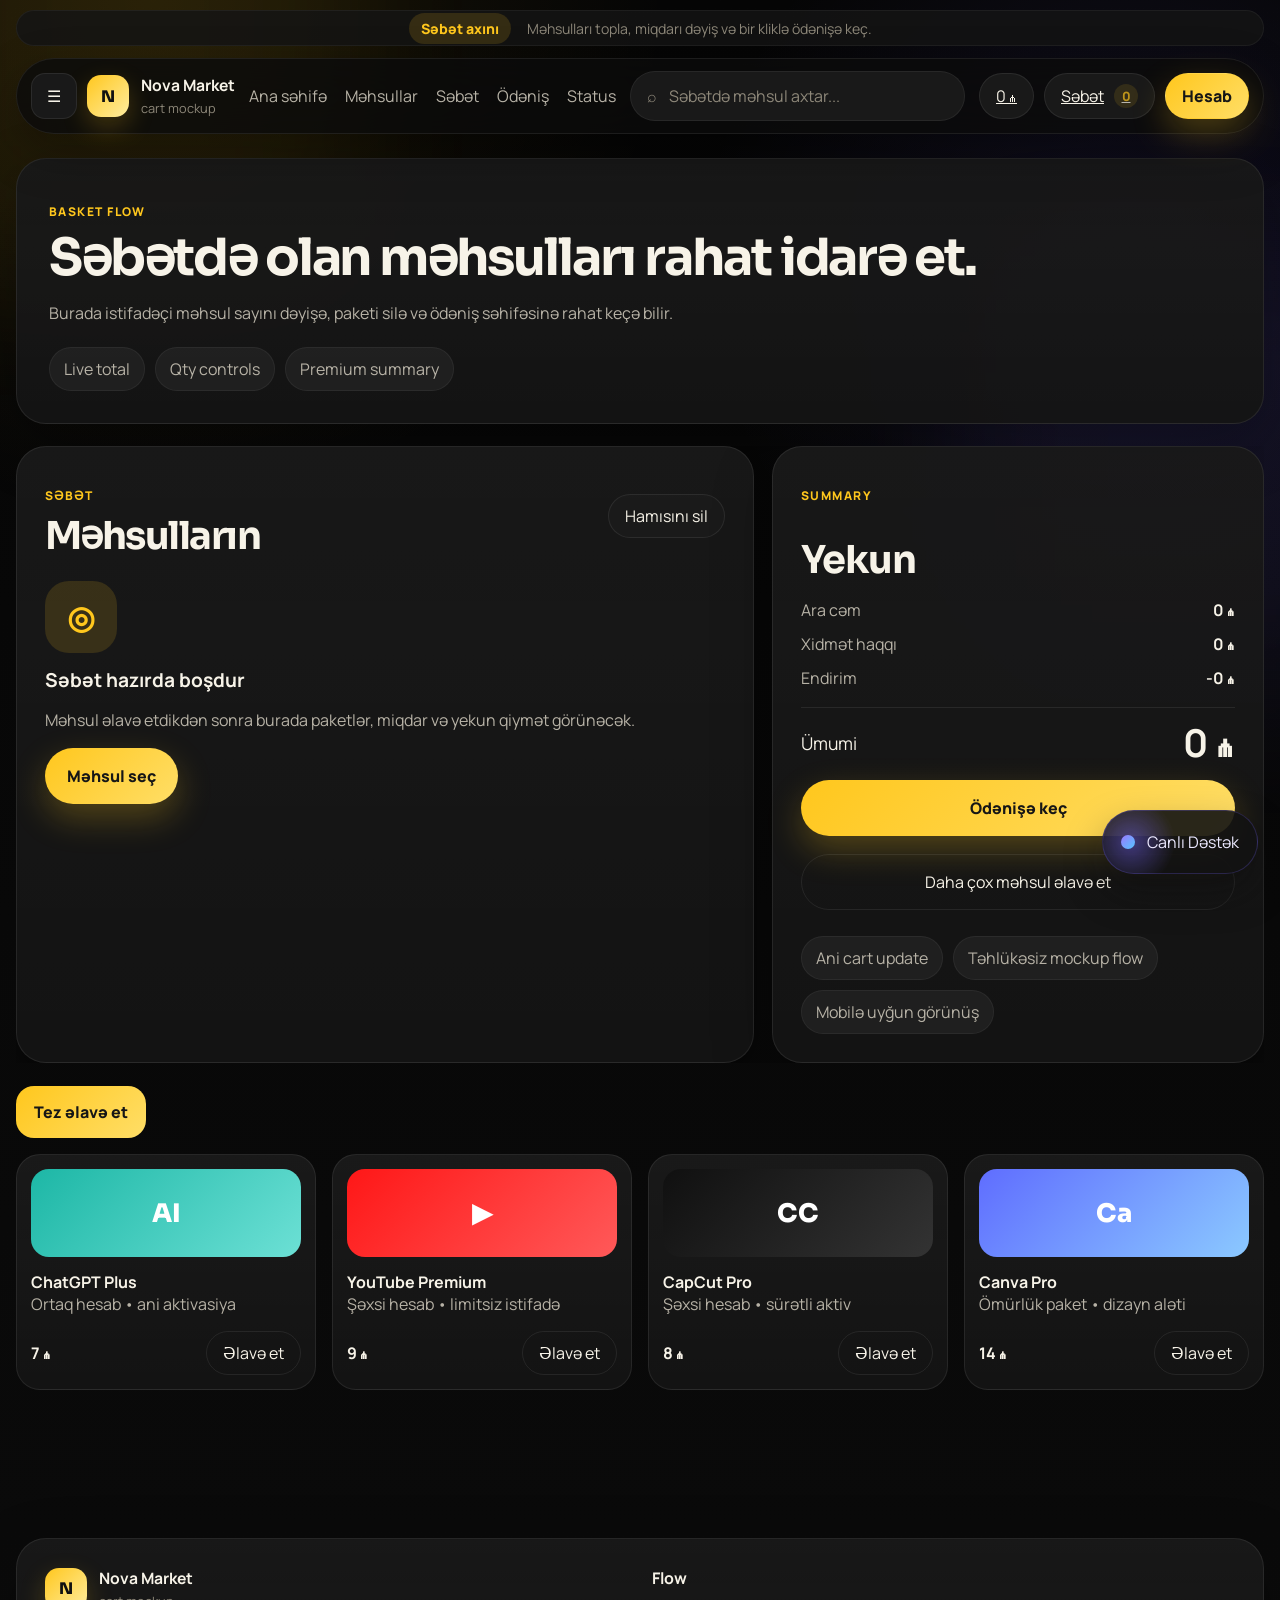
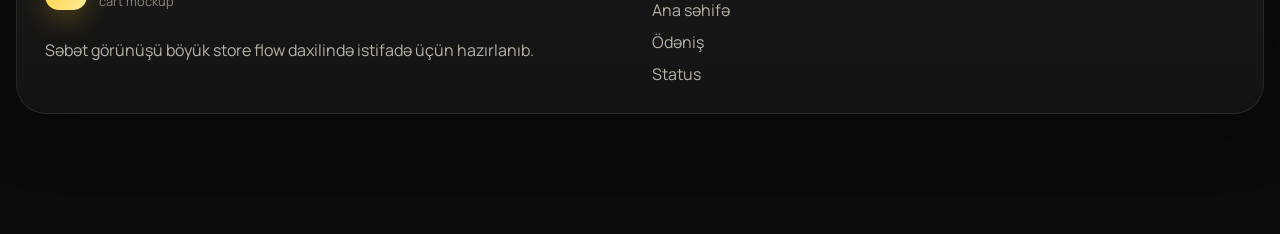
==== commit e889d0b6: "Tighten mobile layout and fix overflow" ====
--- a/cart.html
+++ b/cart.html
@@ -195,9 +195,9 @@
 
     <nav class="mobile-nav" aria-label="Mobil alt menyu">
       <a href="./index.html">Ana</a>
-      <a href="./index.html#catalog">Məhsullar</a>
+      <a href="./index.html#catalog">Kataloq</a>
       <a href="./cart.html" class="active">Səbət</a>
-      <a href="./payment.html">Ödəniş</a>
+      <a href="./payment.html">Ödə</a>
       <a href="./success.html">Status</a>
     </nav>
 
--- a/styles.css
+++ b/styles.css
@@ -22,6 +22,7 @@
 
 html {
   scroll-behavior: smooth;
+  overflow-x: clip;
 }
 
 body {
@@ -232,6 +233,7 @@
   color: var(--muted);
   text-decoration: none;
   transition: color var(--ease), transform var(--ease);
+  min-width: 0;
 }
 
 .desktop-nav a:hover,
@@ -991,8 +993,9 @@
 }
 
 .footer-grid {
+  display: grid;
+  grid-template-columns: repeat(auto-fit, minmax(220px, 1fr));
   align-items: start;
-  justify-content: space-between;
   gap: 24px;
   padding: 28px;
   border-radius: 30px;
@@ -1001,6 +1004,13 @@
 .footer-grid > div {
   display: grid;
   gap: 10px;
+  min-width: 0;
+}
+
+.site-footer a,
+.site-footer p {
+  overflow-wrap: anywhere;
+  word-break: break-word;
 }
 
 .floating-chat {
@@ -1019,20 +1029,24 @@
     rgba(18, 18, 18, 0.9);
   color: #ece9ff;
   box-shadow: 0 18px 38px rgba(11, 11, 11, 0.34);
+  width: fit-content;
+  max-width: min(220px, calc(100vw - 28px));
+  white-space: nowrap;
 }
 
 .mobile-nav {
   position: fixed;
-  left: 50%;
+  left: 10px;
+  right: 10px;
   bottom: 18px;
   z-index: 35;
   display: none;
-  width: min(calc(100vw - 20px), 540px);
-  transform: translateX(-50%);
-  align-items: center;
-  justify-content: space-between;
-  gap: 10px;
-  padding: 10px 12px;
+  width: auto;
+  max-width: calc(100vw - 20px);
+  align-items: center;
+  justify-content: stretch;
+  gap: 6px;
+  padding: 8px;
   border-radius: 999px;
   border: 1px solid var(--line);
   background: rgba(12, 12, 12, 0.9);
@@ -1044,9 +1058,15 @@
   flex: 1;
   align-items: center;
   justify-content: center;
-  min-height: 48px;
+  min-height: 46px;
   display: inline-flex;
   border-radius: 999px;
+  white-space: nowrap;
+  font-size: 0.84rem;
+  line-height: 1;
+  padding: 0 8px;
+  overflow: hidden;
+  text-overflow: ellipsis;
 }
 
 .mobile-nav a.active {
@@ -1645,13 +1665,19 @@
 
 @media (max-width: 640px) {
   :root { --container: min(100vw - 14px, 100%); }
-  .page-shell { padding-bottom: 150px; }
+  .topbar { display: none; }
+  .page-shell { padding-top: 14px; padding-bottom: 150px; }
   .topbar,
   .site-header,
   .section,
   .site-footer { width: calc(100vw - 14px); }
   .site-header { top: 8px; }
-  .header-row { min-height: auto; padding: 10px; }
+  .header-row { min-height: auto; padding: 9px; gap: 8px; }
+  .header-left { gap: 8px; min-width: 0; }
+  .brand { min-width: 0; }
+  .search-shell { min-height: 46px; padding: 0 14px; }
+  .category-track { gap: 8px; padding-bottom: 6px; }
+  .category-pill { min-height: 42px; padding: 0 14px; font-size: 0.84rem; }
   .brand div span,
   .header-actions .action-chip:first-child,
   .header-actions .action-chip:nth-child(2) { display: none; }
@@ -1664,11 +1690,42 @@
   .review-card,
   .review-form,
   .footer-grid { border-radius: 24px; }
+  .campaign-banner,
+  .info-card,
+  .support-card,
+  .detail-card,
+  .mini-panel,
+  .service-panel,
+  .review-card,
+  .review-form,
+  .cart-panel,
+  .summary-panel,
+  .payment-form,
+  .subpage-intro,
+  .success-card { padding: 18px; }
+  .banner-stack { min-height: 208px; }
+  .floating-panel { padding: 14px; border-radius: 18px; }
+  .signal-row span,
+  .service-tags span,
+  .subpage-pills span,
+  .trust-list span,
+  .success-chip-list span,
+  .activation-pills span { padding: 8px 12px; font-size: 0.82rem; }
   .campaign-banner h1 { max-width: 12ch; font-size: clamp(2rem, 10vw, 3.1rem); }
   .product-grid,
   .quick-grid,
   .review-cards { grid-template-columns: repeat(2, minmax(0, 1fr)); }
-  .product-art { height: 142px; font-size: 2rem; }
+  .product-art { height: 132px; font-size: 1.85rem; }
+  .product-grid { gap: 10px; }
+  .banner-text,
+  .info-card p,
+  .support-card p,
+  .detail-description,
+  .service-panel p,
+  .review-card p,
+  .review-form p,
+  .site-footer p,
+  .subpage-text { font-size: 0.92rem; line-height: 1.62; }
   .section-bar { flex-direction: column; align-items: stretch; }
   .section-filters {
     width: 100%;
@@ -1682,7 +1739,39 @@
   .panel-heading,
   .method-heading { flex-direction: column; align-items: stretch; }
   .success-actions { flex-direction: column; }
-  .floating-chat { right: 12px; bottom: 94px; }
+  .footer-grid {
+    grid-template-columns: 1fr;
+    gap: 18px;
+    padding: 20px;
+  }
+  .site-footer a { font-size: 0.94rem; }
+  .floating-chat {
+    right: 10px;
+    bottom: 88px;
+    min-height: 54px;
+    padding: 0 14px;
+    gap: 10px;
+    max-width: min(170px, calc(100vw - 24px));
+    font-size: 0.82rem;
+  }
+  .floating-chat span:last-child {
+    overflow: hidden;
+    text-overflow: ellipsis;
+  }
+  .mobile-nav {
+    display: flex;
+    left: 7px;
+    right: 7px;
+    bottom: 10px;
+    max-width: calc(100vw - 14px);
+    padding: 7px;
+    gap: 4px;
+  }
+  .mobile-nav a {
+    min-height: 42px;
+    font-size: 0.7rem;
+    padding: 0 4px;
+  }
   .mobile-nav { display: flex; }
   .site-footer { padding-bottom: 110px; }
   .toast-stack { right: 10px; left: 10px; top: 78px; }
@@ -1700,6 +1789,12 @@
   .cart-item-row,
   .payment-line { grid-template-columns: 1fr; }
   .cart-item-art { width: 100%; }
+  .brand strong { font-size: 0.9rem; }
+  .mobile-nav a { font-size: 0.64rem; }
+  .floating-chat {
+    max-width: 156px;
+    right: 8px;
+  }
 }
 
 @media (prefers-reduced-motion: reduce) {
